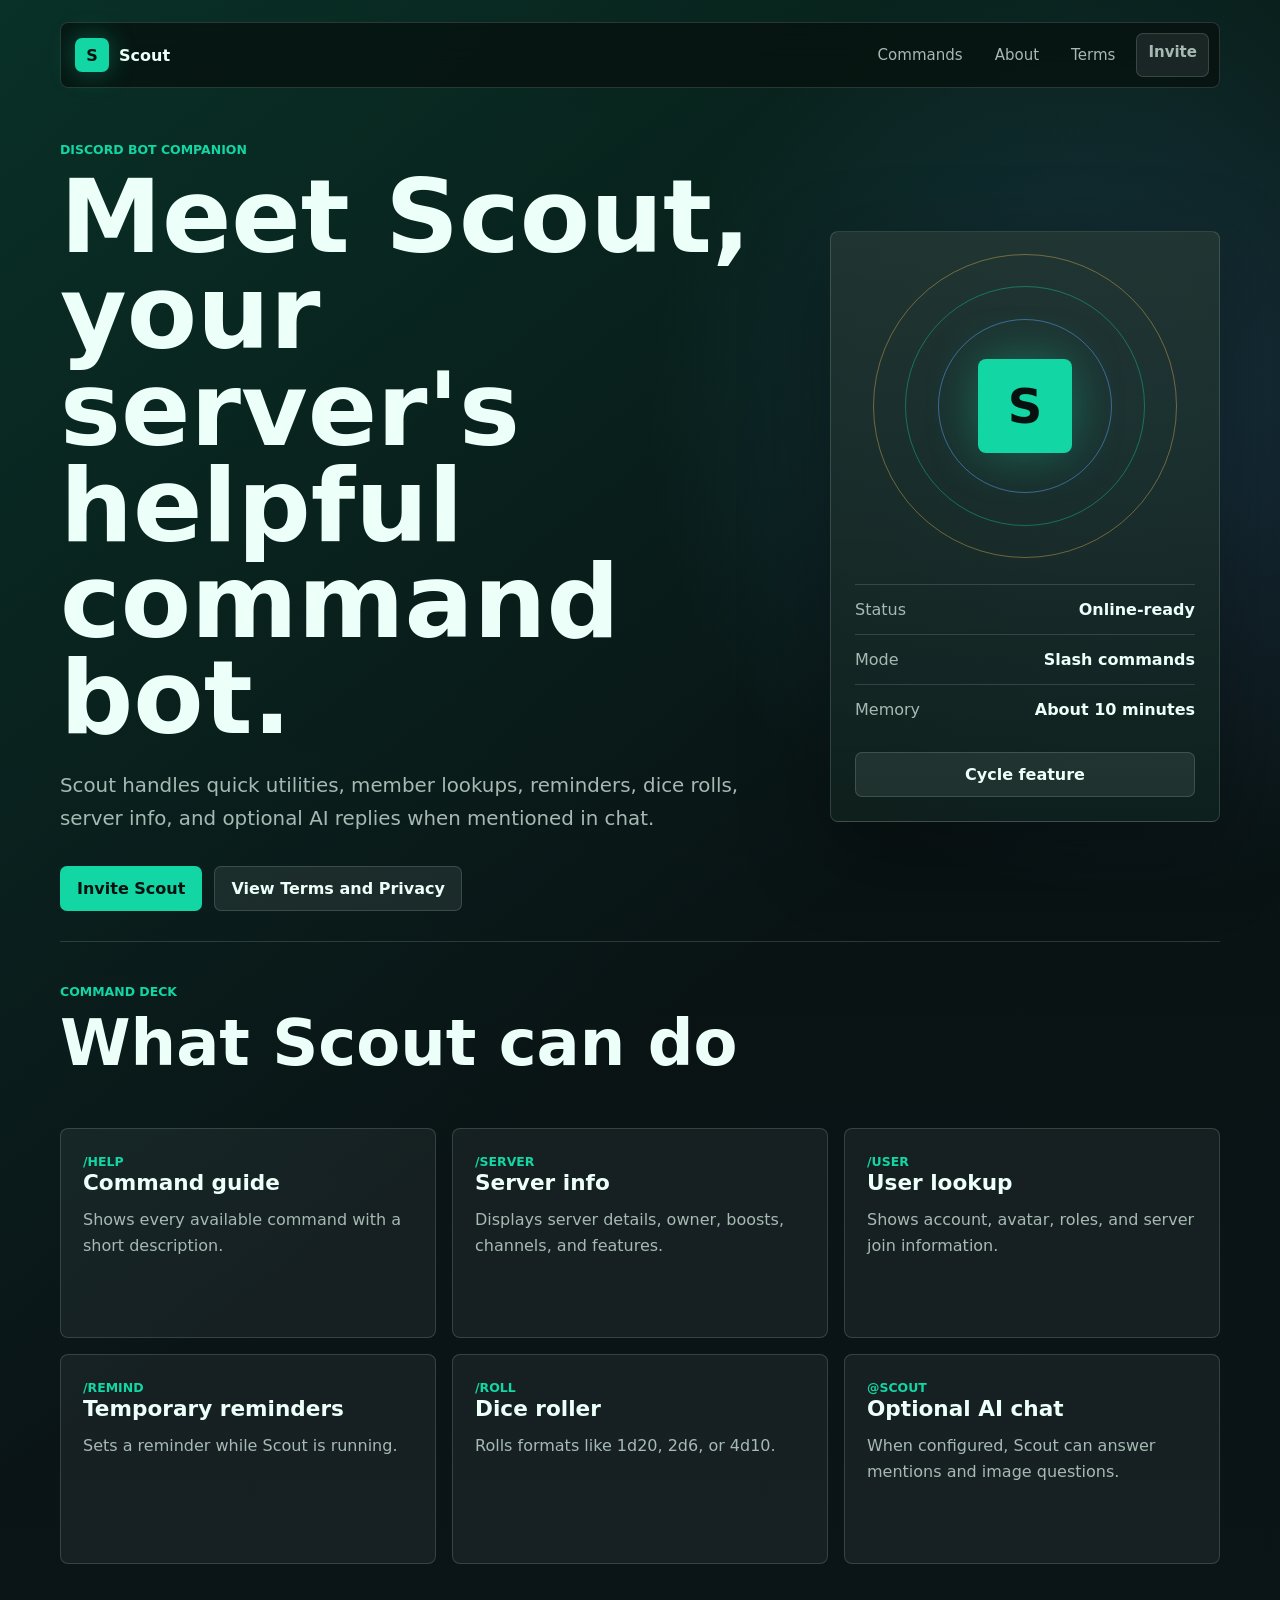
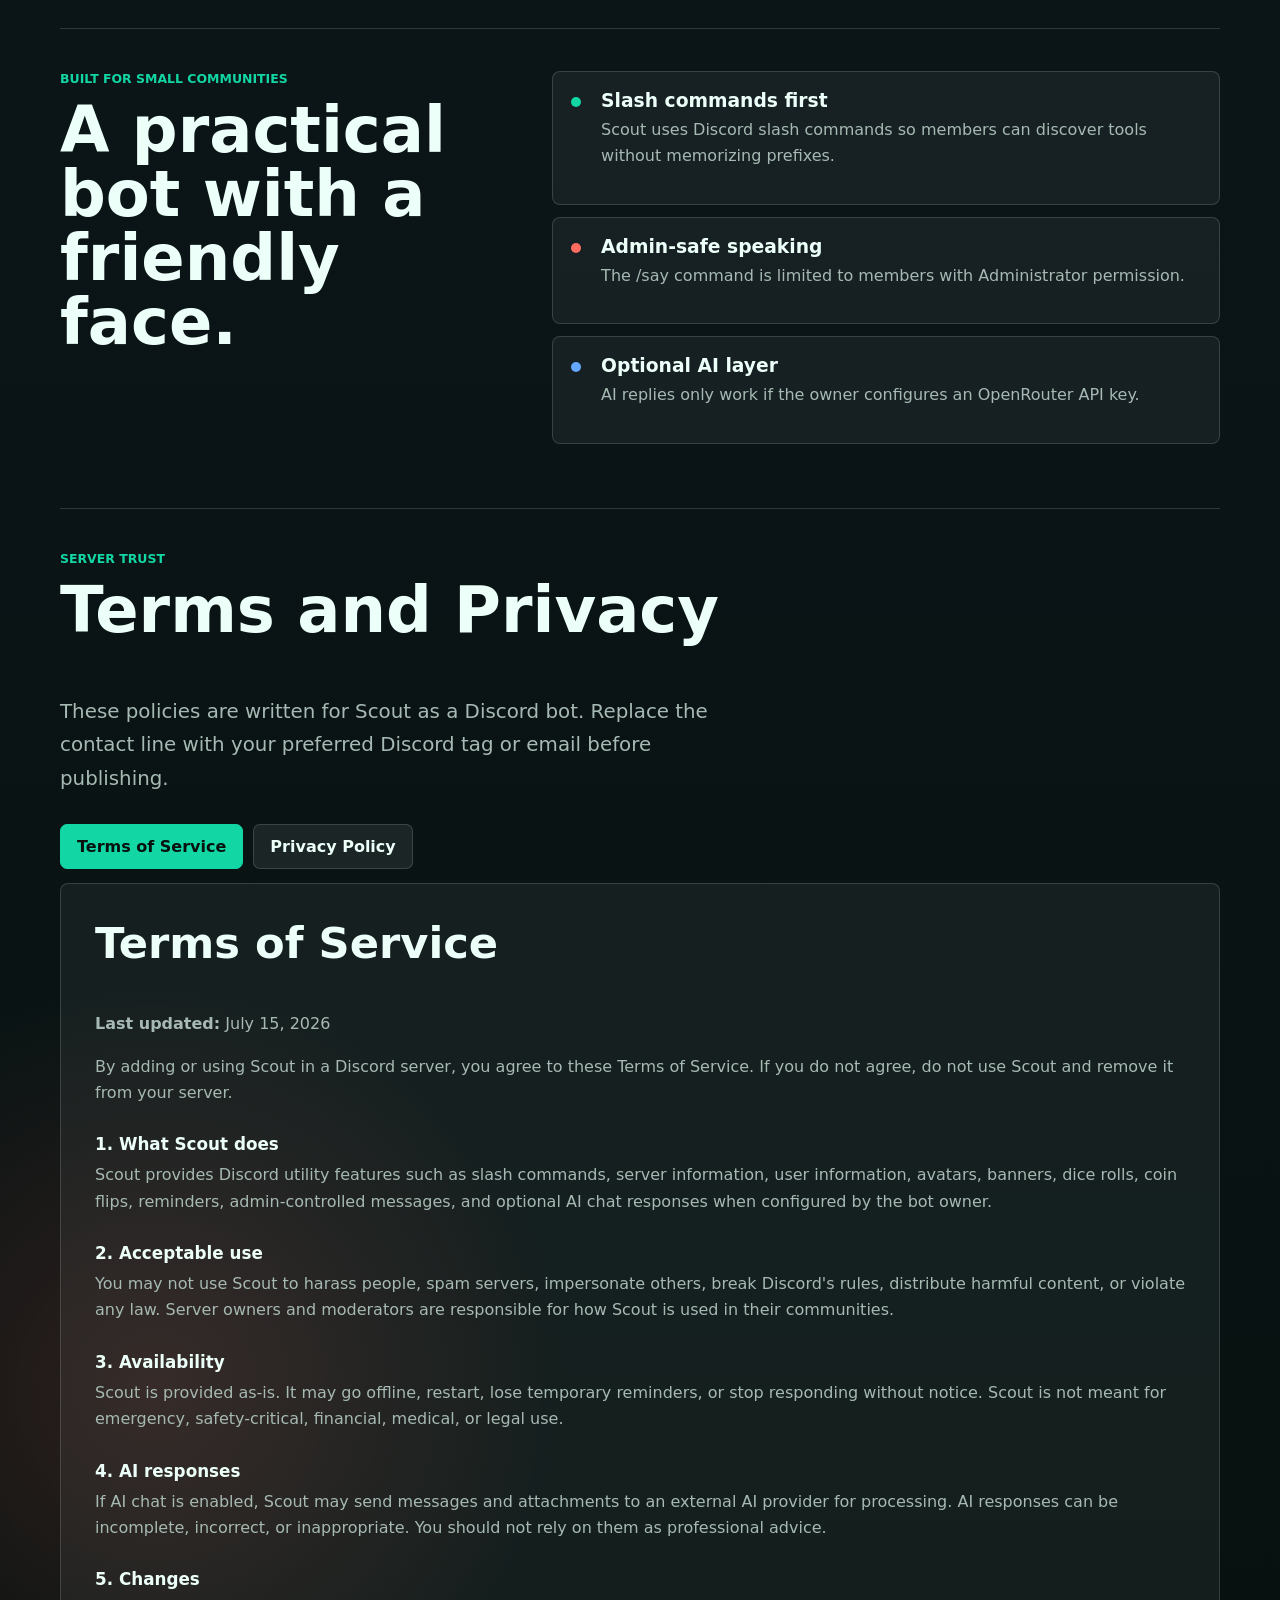
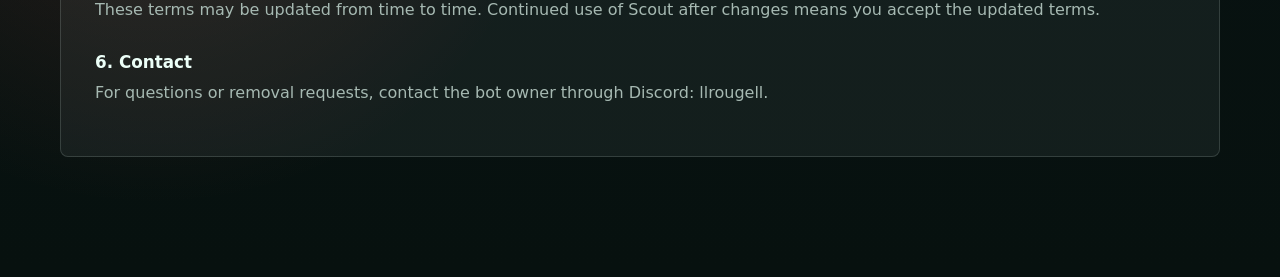
==== index.html @ 35b568d7 "Add files via upload" ====
<!doctype html>
<html lang="en">
  <head>
    <meta charset="utf-8" />
    <meta name="viewport" content="width=device-width, initial-scale=1" />
    <title>Scout Discord Bot</title>
    <meta
      name="description"
      content="Scout is a Discord bot for slash commands, reminders, server info, user lookups, and optional AI chat."
    />
    <meta property="og:title" content="Scout Discord Bot" />
    <meta
      property="og:description"
      content="Commands, reminders, server tools, and optional AI chat for your Discord server."
    />
    <meta property="og:type" content="website" />
    <meta name="theme-color" content="#12d6a3" />
    <link rel="stylesheet" href="styles.css" />
  </head>
  <body>
    <main class="shell">
      <nav class="topbar" aria-label="Main navigation">
        <a class="brand" href="#home" aria-label="Scout home">
          <span class="brand-mark" aria-hidden="true">S</span>
          <span>Scout</span>
        </a>
        <div class="nav-actions">
          <a href="#commands">Commands</a>
          <a href="#about">About</a>
          <a href="#legal">Terms</a>
          <a class="button ghost" href="https://discord.com/oauth2/authorize?client_id=1526777044581486622&amp;permissions=8&amp;integration_type=0&amp;scope=applications.commands+bot" target="_blank" rel="noreferrer">
            Invite
          </a>
        </div>
      </nav>

      <section id="home" class="hero">
        <div class="hero-copy">
          <p class="eyebrow">Discord bot companion</p>
          <h1>Meet Scout, your server's helpful command bot.</h1>
          <p class="lede">
            Scout handles quick utilities, member lookups, reminders, dice rolls,
            server info, and optional AI replies when mentioned in chat.
          </p>
          <div class="hero-actions">
            <a class="button primary" href="https://discord.com/oauth2/authorize?client_id=1526777044581486622&amp;permissions=8&amp;integration_type=0&amp;scope=applications.commands+bot" target="_blank" rel="noreferrer">
              Invite Scout
            </a>
            <a class="button secondary" href="#legal">View Terms and Privacy</a>
          </div>
        </div>

        <aside class="bot-panel" aria-label="Scout bot snapshot">
          <div class="bot-orbit" aria-hidden="true">
            <span class="bot-core">S</span>
            <span class="orbit one"></span>
            <span class="orbit two"></span>
            <span class="orbit three"></span>
          </div>
          <div class="panel-row">
            <span>Status</span>
            <strong>Online-ready</strong>
          </div>
          <div class="panel-row">
            <span>Mode</span>
            <strong id="moodLabel">Slash commands</strong>
          </div>
          <div class="panel-row">
            <span>Memory</span>
            <strong>About 10 minutes</strong>
          </div>
          <button class="full-button" id="shuffleMood" type="button">Cycle feature</button>
        </aside>
      </section>

      <section id="commands" class="section-block">
        <div class="section-heading">
          <p class="eyebrow">Command deck</p>
          <h2>What Scout can do</h2>
        </div>
        <div class="command-grid">
          <article>
            <span>/help</span>
            <h3>Command guide</h3>
            <p>Shows every available command with a short description.</p>
          </article>
          <article>
            <span>/server</span>
            <h3>Server info</h3>
            <p>Displays server details, owner, boosts, channels, and features.</p>
          </article>
          <article>
            <span>/user</span>
            <h3>User lookup</h3>
            <p>Shows account, avatar, roles, and server join information.</p>
          </article>
          <article>
            <span>/remind</span>
            <h3>Temporary reminders</h3>
            <p>Sets a reminder while Scout is running.</p>
          </article>
          <article>
            <span>/roll</span>
            <h3>Dice roller</h3>
            <p>Rolls formats like 1d20, 2d6, or 4d10.</p>
          </article>
          <article>
            <span>@Scout</span>
            <h3>Optional AI chat</h3>
            <p>When configured, Scout can answer mentions and image questions.</p>
          </article>
        </div>
      </section>

      <section id="about" class="about-section">
        <div>
          <p class="eyebrow">Built for small communities</p>
          <h2>A practical bot with a friendly face.</h2>
        </div>
        <div class="status-list">
          <article>
            <span class="dot live"></span>
            <div>
              <h3>Slash commands first</h3>
              <p>Scout uses Discord slash commands so members can discover tools without memorizing prefixes.</p>
            </div>
          </article>
          <article>
            <span class="dot warm"></span>
            <div>
              <h3>Admin-safe speaking</h3>
              <p>The /say command is limited to members with Administrator permission.</p>
            </div>
          </article>
          <article>
            <span class="dot cool"></span>
            <div>
              <h3>Optional AI layer</h3>
              <p>AI replies only work if the owner configures an OpenRouter API key.</p>
            </div>
          </article>
        </div>
      </section>

      <section id="legal" class="legal-section">
        <div class="section-heading">
          <p class="eyebrow">Server trust</p>
          <h2>Terms and Privacy</h2>
          <p class="section-copy">
            These policies are written for Scout as a Discord bot. Replace the contact line
            with your preferred Discord tag or email before publishing.
          </p>
        </div>

        <div class="tabs" role="tablist" aria-label="Legal documents">
          <button class="tab active" id="terms-tab" type="button" role="tab" aria-selected="true" aria-controls="terms-panel">
            Terms of Service
          </button>
          <button class="tab" id="privacy-tab" type="button" role="tab" aria-selected="false" aria-controls="privacy-panel">
            Privacy Policy
          </button>
        </div>

        <article class="policy-panel active" id="terms-panel" role="tabpanel" aria-labelledby="terms-tab">
          <h3>Terms of Service</h3>
          <p><strong>Last updated:</strong> July 15, 2026</p>
          <p>
            By adding or using Scout in a Discord server, you agree to these Terms of Service.
            If you do not agree, do not use Scout and remove it from your server.
          </p>
          <h4>1. What Scout does</h4>
          <p>
            Scout provides Discord utility features such as slash commands, server information,
            user information, avatars, banners, dice rolls, coin flips, reminders, admin-controlled
            messages, and optional AI chat responses when configured by the bot owner.
          </p>
          <h4>2. Acceptable use</h4>
          <p>
            You may not use Scout to harass people, spam servers, impersonate others, break Discord's
            rules, distribute harmful content, or violate any law. Server owners and moderators are
            responsible for how Scout is used in their communities.
          </p>
          <h4>3. Availability</h4>
          <p>
            Scout is provided as-is. It may go offline, restart, lose temporary reminders, or stop
            responding without notice. Scout is not meant for emergency, safety-critical, financial,
            medical, or legal use.
          </p>
          <h4>4. AI responses</h4>
          <p>
            If AI chat is enabled, Scout may send messages and attachments to an external AI provider
            for processing. AI responses can be incomplete, incorrect, or inappropriate. You should not
            rely on them as professional advice.
          </p>
          <h4>5. Changes</h4>
          <p>
            These terms may be updated from time to time. Continued use of Scout after changes means
            you accept the updated terms.
          </p>
          <h4>6. Contact</h4>
          <p>
            For questions or removal requests, contact the bot owner through Discord: llrougell.
          </p>
        </article>

        <article class="policy-panel" id="privacy-panel" role="tabpanel" aria-labelledby="privacy-tab" hidden>
          <h3>Privacy Policy</h3>
          <p><strong>Last updated:</strong> July 15, 2026</p>
          <p>
            This Privacy Policy explains what Scout may process when it is used in a Discord server.
          </p>
          <h4>1. Information Scout may process</h4>
          <p>
            Scout may process Discord user IDs, usernames, display names, server IDs, channel IDs,
            command inputs, message content that mentions Scout, image attachment URLs sent with a
            Scout mention, and temporary reminder text.
          </p>
          <h4>2. How information is used</h4>
          <p>
            Scout uses this information to respond to commands, display Discord account or server
            information, send reminders, continue short follow-up conversations, and provide optional
            AI responses when that feature is enabled.
          </p>
          <h4>3. Temporary memory</h4>
          <p>
            Scout keeps recent chat context in memory for about 10 minutes per user and channel while
            the bot is running. This memory is temporary and is cleared when it expires or when the bot
            restarts.
          </p>
          <h4>4. Third-party services</h4>
          <p>
            Scout runs on Discord and depends on Discord's platform. If AI chat is enabled, prompts,
            recent conversation context, and image attachment URLs may be sent to OpenRouter or the
            configured AI provider so Scout can generate a reply.
          </p>
          <h4>5. Data storage</h4>
          <p>
            This version of Scout does not include a database. It may log technical errors in the bot
            console for troubleshooting. Do not send private or sensitive information to Scout.
          </p>
          <h4>6. Your choices</h4>
          <p>
            You can stop a conversation by mentioning Scout and saying stop, end, done, cancel,
            never mind, or goodbye. Server administrators can remove Scout from a server at any time.
          </p>
          <h4>7. Contact</h4>
          <p>
            For privacy questions or removal requests, contact the bot owner through Discord: llrougell.
          </p>
        </article>
      </section>
    </main>

    <div class="toast" id="toast" role="status" aria-live="polite">Copied</div>
    <script src="app.js"></script>
  </body>
</html>
---- styles.css ----
:root {
  color-scheme: dark;
  --bg: #07110f;
  --ink: #ecfff8;
  --muted: #a6b9b2;
  --line: rgba(236, 255, 248, 0.15);
  --panel: rgba(16, 35, 31, 0.78);
  --panel-strong: rgba(20, 50, 43, 0.94);
  --mint: #12d6a3;
  --coral: #ff6b5f;
  --gold: #f7c65f;
  --blue: #63a7ff;
  font-family:
    Inter, ui-sans-serif, system-ui, -apple-system, BlinkMacSystemFont, "Segoe UI",
    sans-serif;
}

* {
  box-sizing: border-box;
}

html {
  scroll-behavior: smooth;
}

body {
  min-height: 100vh;
  margin: 0;
  color: var(--ink);
  background:
    linear-gradient(145deg, rgba(18, 214, 163, 0.16), transparent 34%),
    radial-gradient(circle at 88% 12%, rgba(99, 167, 255, 0.18), transparent 30rem),
    radial-gradient(circle at 12% 86%, rgba(255, 107, 95, 0.15), transparent 26rem),
    linear-gradient(180deg, #07110f 0%, #0b1518 48%, #07110f 100%);
}

a {
  color: inherit;
  text-decoration: none;
}

button {
  font: inherit;
}

.shell {
  width: min(1160px, calc(100% - 32px));
  margin: 0 auto;
  padding: 22px 0 56px;
}

.topbar {
  position: sticky;
  top: 14px;
  z-index: 5;
  display: flex;
  align-items: center;
  justify-content: space-between;
  gap: 20px;
  padding: 10px 10px 10px 14px;
  border: 1px solid var(--line);
  border-radius: 8px;
  background: rgba(7, 17, 15, 0.78);
  backdrop-filter: blur(18px);
}

.brand,
.nav-actions {
  display: flex;
  align-items: center;
  gap: 10px;
}

.brand {
  min-width: 0;
  font-weight: 800;
}

.brand-mark {
  display: grid;
  width: 34px;
  height: 34px;
  place-items: center;
  border: 1px solid rgba(18, 214, 163, 0.45);
  border-radius: 7px;
  color: #07110f;
  background: var(--mint);
  box-shadow: 0 0 26px rgba(18, 214, 163, 0.35);
}

.nav-actions a {
  border-radius: 7px;
  padding: 9px 11px;
  color: var(--muted);
  font-size: 0.94rem;
}

.nav-actions a:hover,
.nav-actions a:focus-visible {
  color: var(--ink);
  background: rgba(236, 255, 248, 0.07);
}

.hero {
  display: grid;
  grid-template-columns: minmax(0, 1fr) 390px;
  gap: 34px;
  min-height: calc(100vh - 120px);
  align-items: center;
  padding: 54px 0 30px;
}

.eyebrow,
.command-grid span {
  margin: 0 0 12px;
  color: var(--mint);
  font-size: 0.78rem;
  font-weight: 800;
  letter-spacing: 0;
  text-transform: uppercase;
}

h1,
h2,
h3,
h4,
p {
  margin-top: 0;
}

h1 {
  max-width: 850px;
  margin-bottom: 22px;
  font-size: clamp(3rem, 8vw, 6.8rem);
  line-height: 0.94;
  letter-spacing: 0;
}

h2 {
  font-size: clamp(2.1rem, 5vw, 4.2rem);
  line-height: 1;
  letter-spacing: 0;
}

.lede,
.section-copy {
  max-width: 680px;
  color: var(--muted);
  font-size: clamp(1.05rem, 2vw, 1.24rem);
  line-height: 1.7;
}

.hero-actions {
  display: flex;
  flex-wrap: wrap;
  gap: 12px;
  margin-top: 30px;
}

.button,
.full-button,
.tab {
  min-height: 44px;
  border: 1px solid transparent;
  border-radius: 7px;
  padding: 12px 16px;
  cursor: pointer;
  font-weight: 800;
  transition:
    transform 180ms ease,
    border-color 180ms ease,
    background 180ms ease;
}

.button:hover,
.full-button:hover,
.tab:hover {
  transform: translateY(-2px);
}

.primary {
  color: #07110f;
  background: var(--mint);
}

.secondary,
.ghost,
.full-button,
.tab {
  color: var(--ink);
  border-color: var(--line);
  background: rgba(236, 255, 248, 0.08);
}

.bot-panel {
  position: relative;
  overflow: hidden;
  min-height: 520px;
  padding: 24px;
  border: 1px solid var(--line);
  border-radius: 8px;
  background:
    linear-gradient(180deg, rgba(236, 255, 248, 0.08), transparent),
    var(--panel);
  box-shadow: 0 28px 90px rgba(0, 0, 0, 0.32);
}

.bot-orbit {
  position: relative;
  display: grid;
  min-height: 300px;
  place-items: center;
  margin-bottom: 28px;
}

.bot-core {
  position: relative;
  z-index: 2;
  display: grid;
  width: 94px;
  height: 94px;
  place-items: center;
  border: 1px solid rgba(18, 214, 163, 0.75);
  border-radius: 8px;
  color: #07110f;
  background: var(--mint);
  font-size: 3rem;
  font-weight: 900;
  box-shadow: 0 0 48px rgba(18, 214, 163, 0.35);
}

.orbit {
  position: absolute;
  width: 240px;
  aspect-ratio: 1;
  border: 1px solid rgba(18, 214, 163, 0.4);
  border-radius: 50%;
  animation: pulse 3.8s ease-in-out infinite;
}

.orbit.two {
  width: 174px;
  border-color: rgba(99, 167, 255, 0.48);
  animation-delay: -1s;
}

.orbit.three {
  width: 304px;
  border-color: rgba(247, 198, 95, 0.38);
  animation-delay: -2s;
}

@keyframes pulse {
  50% {
    transform: scale(1.12);
    opacity: 0.52;
  }
}

.panel-row {
  display: flex;
  justify-content: space-between;
  gap: 16px;
  padding: 15px 0;
  border-top: 1px solid var(--line);
  color: var(--muted);
}

.panel-row strong {
  color: var(--ink);
  text-align: right;
}

.full-button {
  width: 100%;
  margin-top: 18px;
}

.section-block,
.legal-section {
  padding: 42px 0 64px;
  border-top: 1px solid var(--line);
}

.section-heading {
  margin-bottom: 24px;
}

.command-grid {
  display: grid;
  grid-template-columns: repeat(3, minmax(0, 1fr));
  gap: 16px;
}

.command-grid article,
.status-list article,
.policy-panel {
  border: 1px solid var(--line);
  border-radius: 8px;
  background: rgba(236, 255, 248, 0.055);
}

.command-grid article {
  min-height: 210px;
  padding: 22px;
  transition:
    transform 180ms ease,
    border-color 180ms ease,
    background 180ms ease;
}

.command-grid article:hover {
  transform: translateY(-4px);
  border-color: rgba(18, 214, 163, 0.52);
  background: var(--panel-strong);
}

.command-grid h3 {
  margin-bottom: 12px;
  font-size: 1.35rem;
}

.command-grid p,
.status-list p,
.policy-panel p {
  color: var(--muted);
  line-height: 1.65;
}

.about-section {
  display: grid;
  grid-template-columns: 0.82fr 1.18fr;
  gap: 28px;
  padding: 42px 0 64px;
  border-top: 1px solid var(--line);
}

.status-list {
  display: grid;
  gap: 12px;
}

.status-list article {
  display: grid;
  grid-template-columns: 16px 1fr;
  gap: 14px;
  padding: 18px;
}

.status-list h3 {
  margin-bottom: 6px;
}

.dot {
  width: 10px;
  height: 10px;
  margin-top: 7px;
  border-radius: 50%;
}

.live {
  background: var(--mint);
}

.warm {
  background: var(--coral);
}

.cool {
  background: var(--blue);
}

.tabs {
  display: flex;
  flex-wrap: wrap;
  gap: 10px;
  margin: 28px 0 14px;
}

.tab.active {
  color: #07110f;
  border-color: var(--mint);
  background: var(--mint);
}

.policy-panel {
  display: none;
  padding: clamp(20px, 4vw, 34px);
}

.policy-panel.active {
  display: block;
}

.policy-panel h3 {
  font-size: clamp(1.8rem, 4vw, 2.7rem);
}

.policy-panel h4 {
  margin: 28px 0 8px;
  color: var(--ink);
  font-size: 1.05rem;
}

.toast {
  position: fixed;
  right: 22px;
  bottom: 22px;
  padding: 12px 15px;
  border: 1px solid var(--line);
  border-radius: 7px;
  color: #07110f;
  background: var(--mint);
  font-weight: 800;
  opacity: 0;
  transform: translateY(16px);
  transition:
    opacity 180ms ease,
    transform 180ms ease;
}

.toast.show {
  opacity: 1;
  transform: translateY(0);
}

@media (max-width: 900px) {
  .topbar {
    position: static;
  }

  .nav-actions a:not(.button) {
    display: none;
  }

  .hero,
  .about-section {
    grid-template-columns: 1fr;
  }

  .hero {
    min-height: auto;
    padding-top: 44px;
  }

  .bot-panel {
    min-height: 420px;
  }

  .command-grid {
    grid-template-columns: repeat(2, minmax(0, 1fr));
  }
}

@media (max-width: 620px) {
  .shell {
    width: min(100% - 22px, 1160px);
    padding-top: 12px;
  }

  .brand span:last-child {
    max-width: 140px;
    overflow: hidden;
    text-overflow: ellipsis;
    white-space: nowrap;
  }

  .button,
  .tab {
    width: 100%;
    text-align: center;
  }

  .ghost {
    width: auto;
  }

  .command-grid {
    grid-template-columns: 1fr;
  }
}
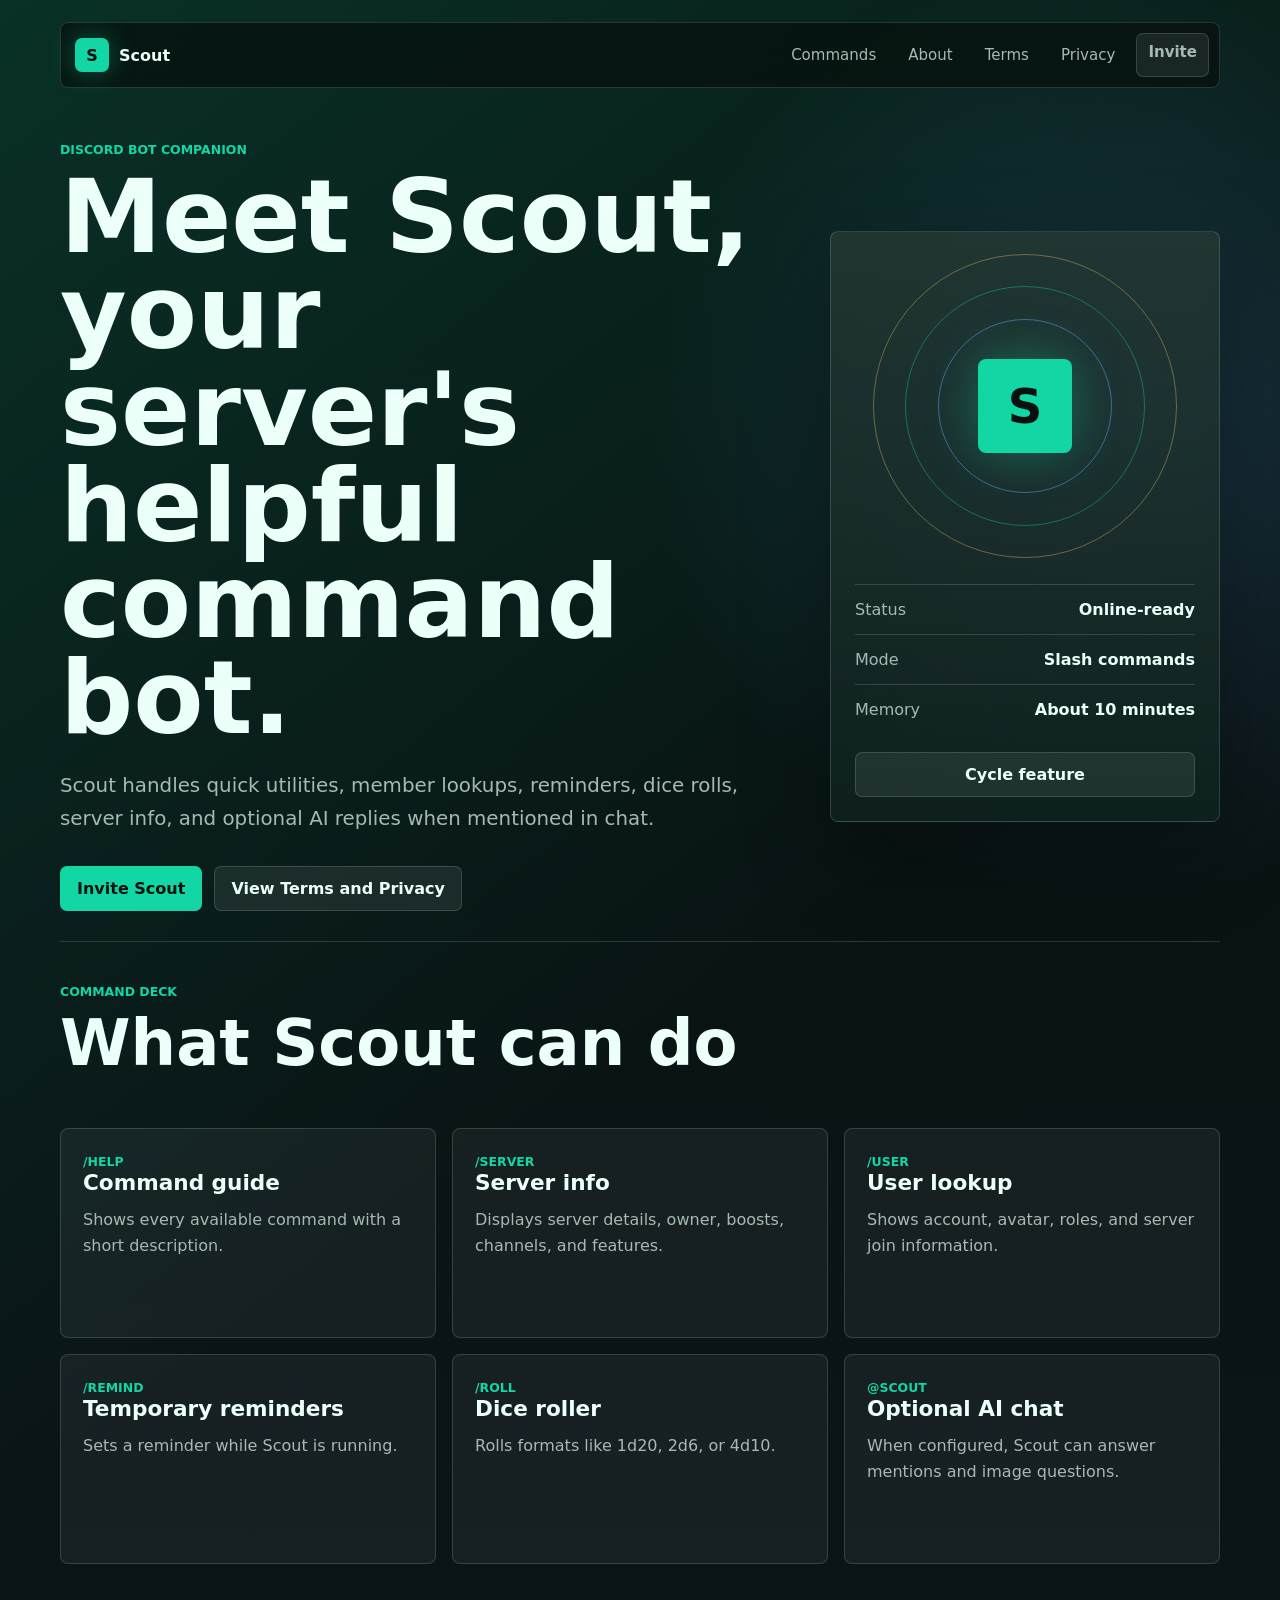
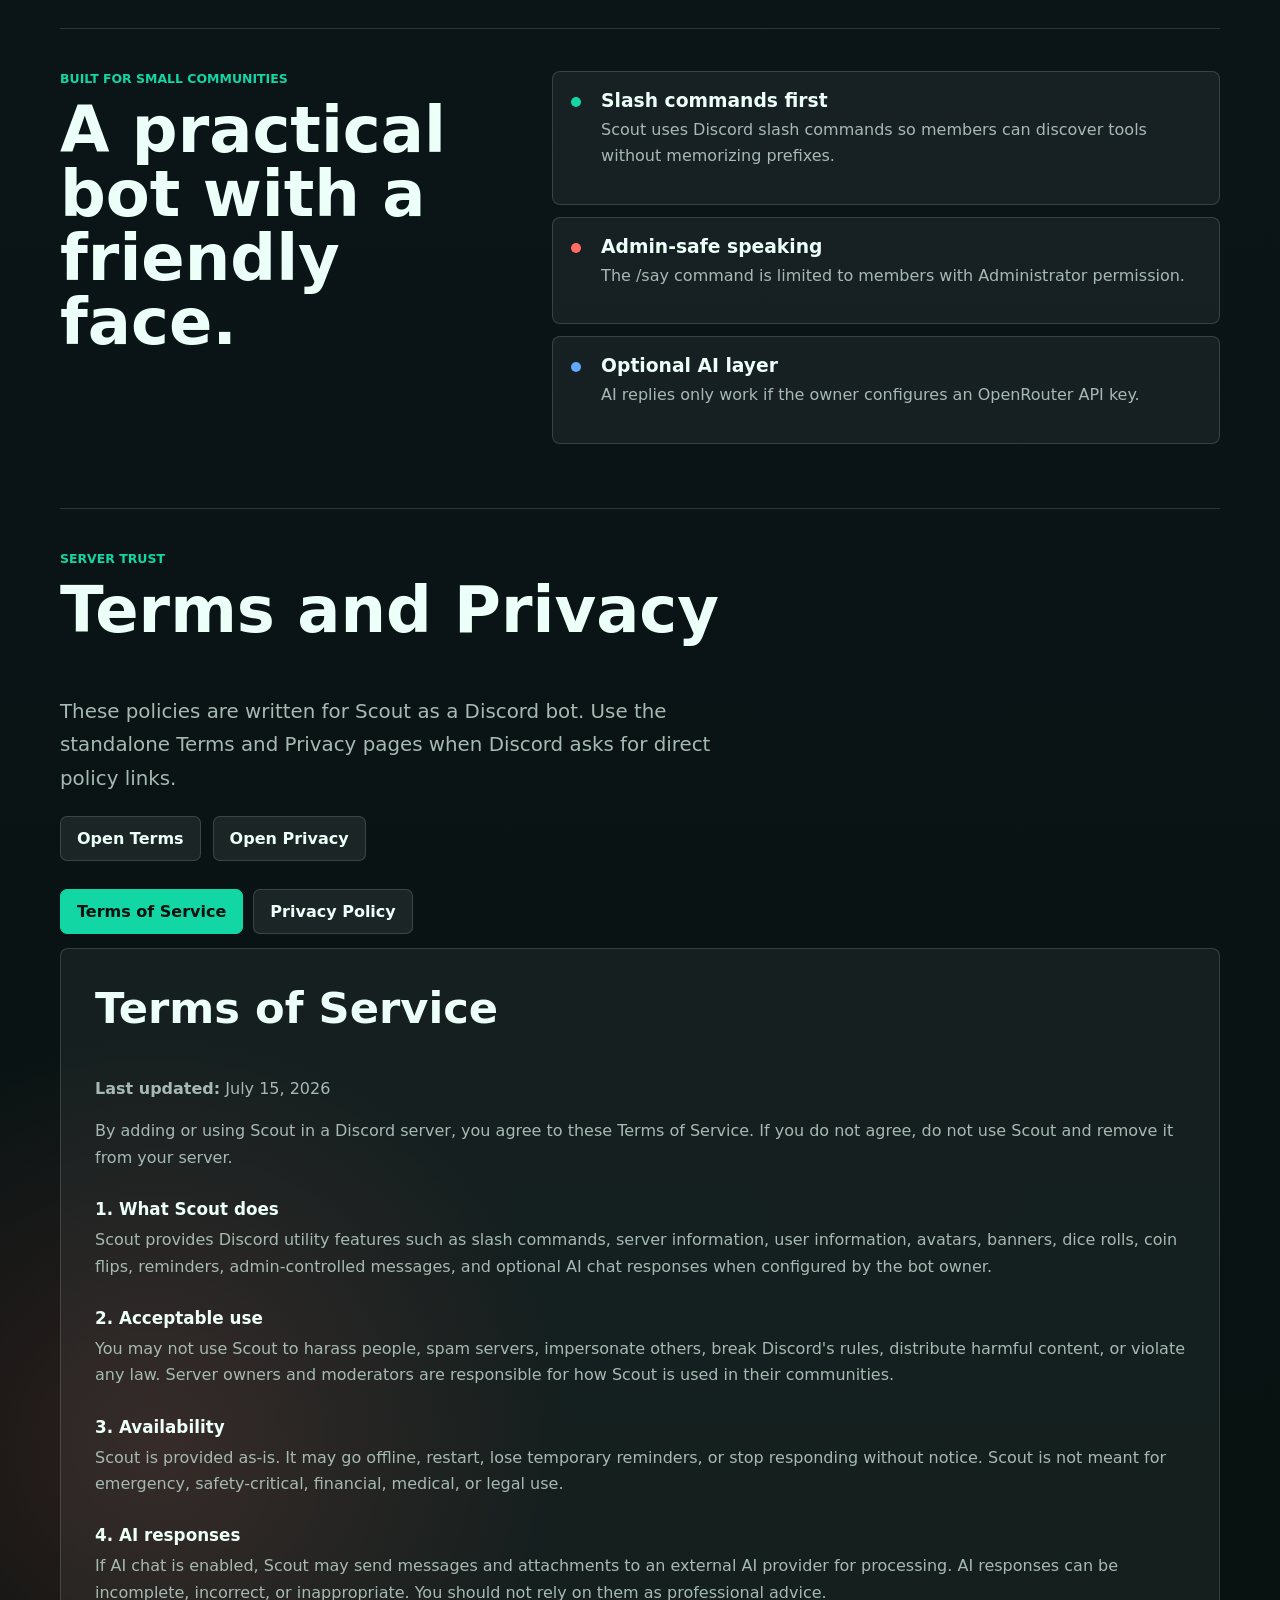
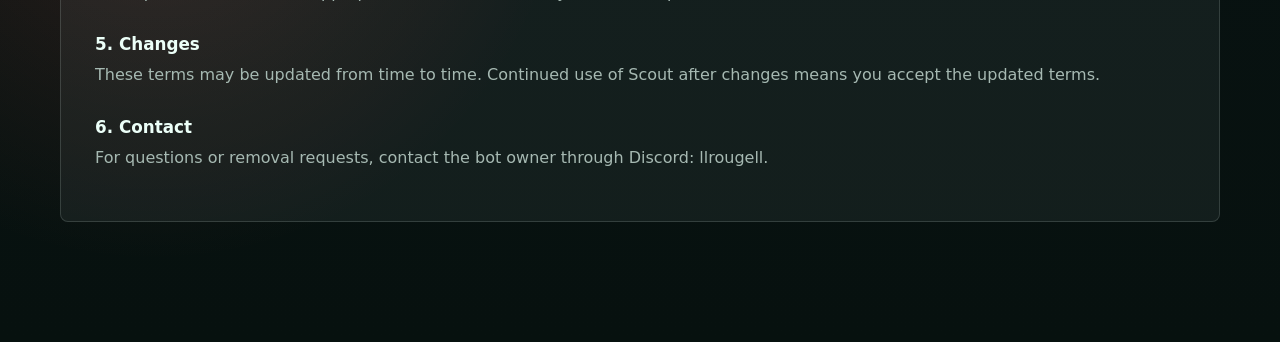
==== commit c8884dde: "Add files via upload" ====
--- a/index.html
+++ b/index.html
@@ -27,7 +27,8 @@
         <div class="nav-actions">
           <a href="#commands">Commands</a>
           <a href="#about">About</a>
-          <a href="#legal">Terms</a>
+          <a href="terms.html">Terms</a>
+          <a href="privacy.html">Privacy</a>
           <a class="button ghost" href="https://discord.com/oauth2/authorize?client_id=1526777044581486622&amp;permissions=8&amp;integration_type=0&amp;scope=applications.commands+bot" target="_blank" rel="noreferrer">
             Invite
           </a>
@@ -147,9 +148,13 @@
           <p class="eyebrow">Server trust</p>
           <h2>Terms and Privacy</h2>
           <p class="section-copy">
-            These policies are written for Scout as a Discord bot. Replace the contact line
-            with your preferred Discord tag or email before publishing.
-          </p>
+            These policies are written for Scout as a Discord bot. Use the standalone
+            Terms and Privacy pages when Discord asks for direct policy links.
+          </p>
+          <div class="legal-links">
+            <a class="button secondary" href="terms.html">Open Terms</a>
+            <a class="button secondary" href="privacy.html">Open Privacy</a>
+          </div>
         </div>
 
         <div class="tabs" role="tablist" aria-label="Legal documents">
--- a/styles.css
+++ b/styles.css
@@ -150,6 +150,13 @@
   line-height: 1.7;
 }
 
+.legal-links {
+  display: flex;
+  flex-wrap: wrap;
+  gap: 12px;
+  margin-top: 18px;
+}
+
 .hero-actions {
   display: flex;
   flex-wrap: wrap;
@@ -400,6 +407,15 @@
   margin: 28px 0 8px;
   color: var(--ink);
   font-size: 1.05rem;
+}
+
+.policy-page h1 {
+  margin-bottom: 14px;
+  font-size: clamp(3rem, 8vw, 6rem);
+}
+
+.standalone {
+  min-height: calc(100vh - 110px);
 }
 
 .toast {
@@ -471,6 +487,10 @@
     text-align: center;
   }
 
+  .legal-links {
+    display: grid;
+  }
+
   .ghost {
     width: auto;
   }
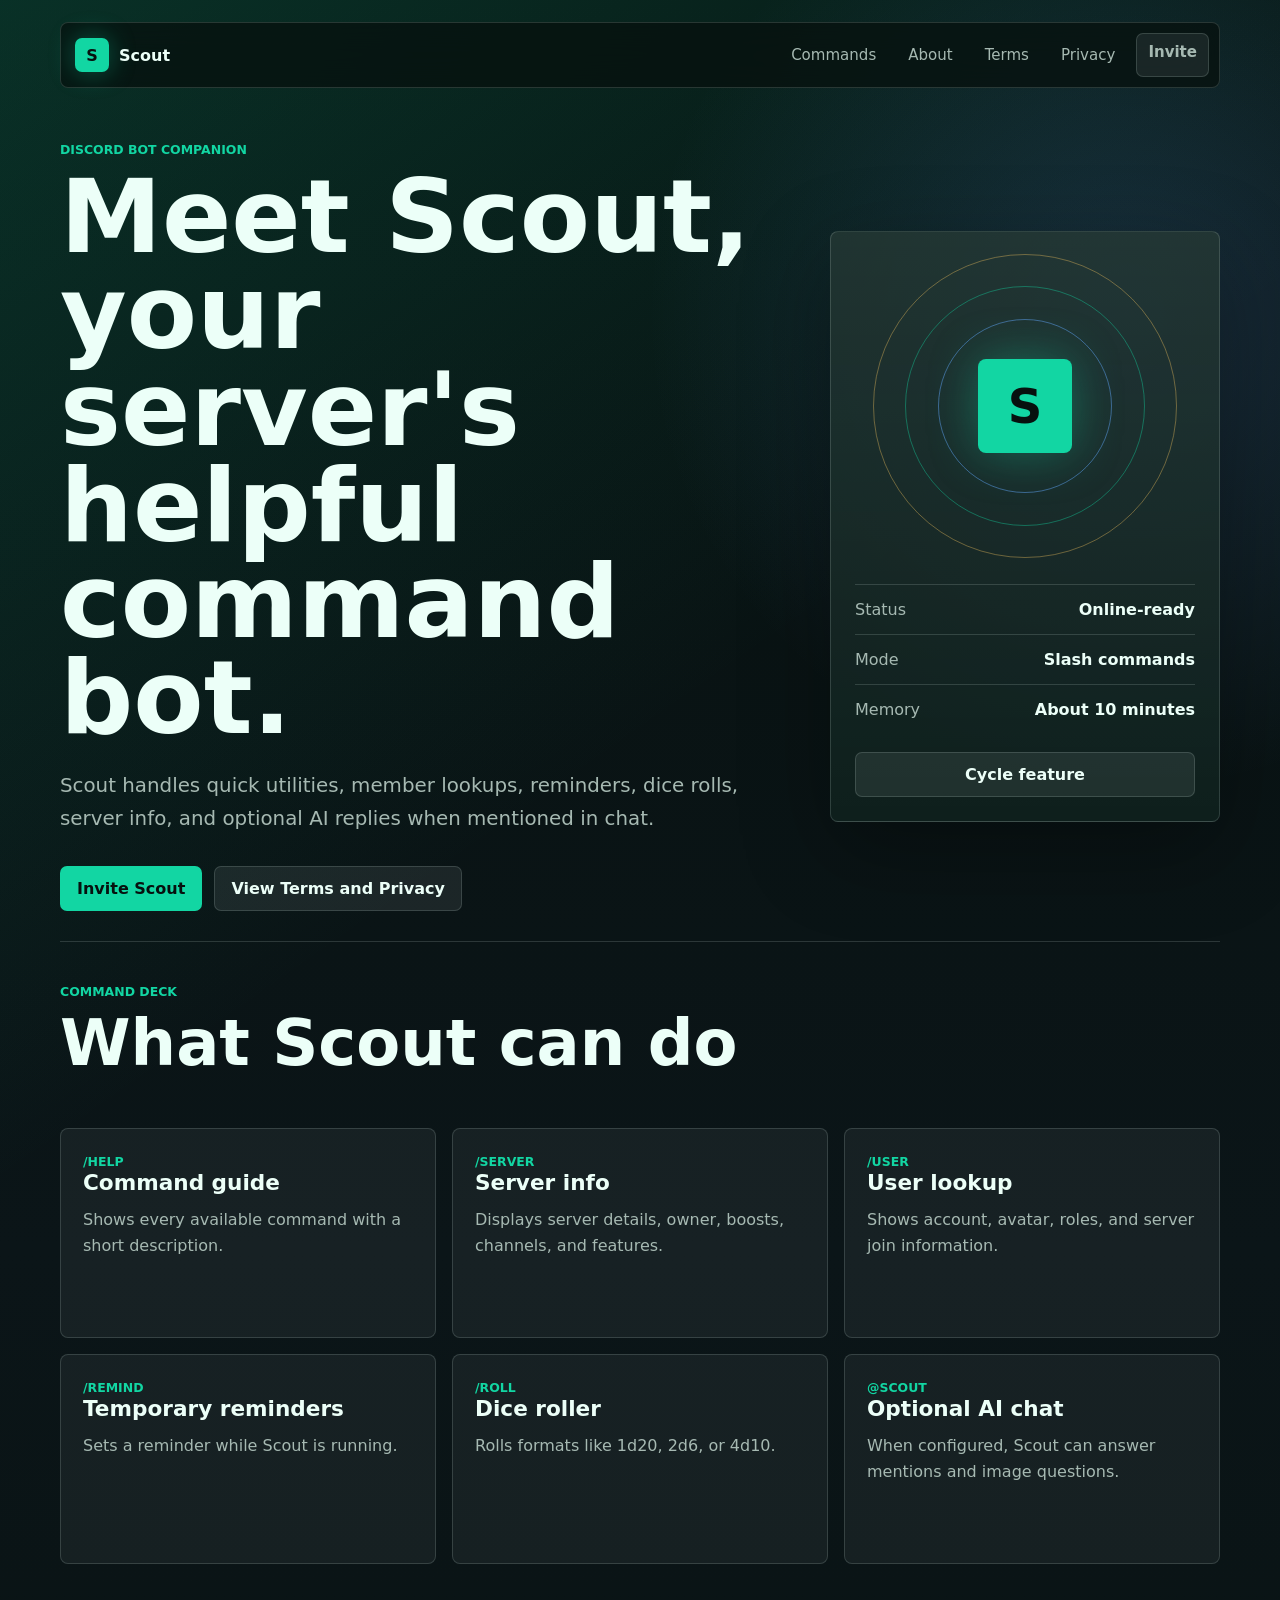
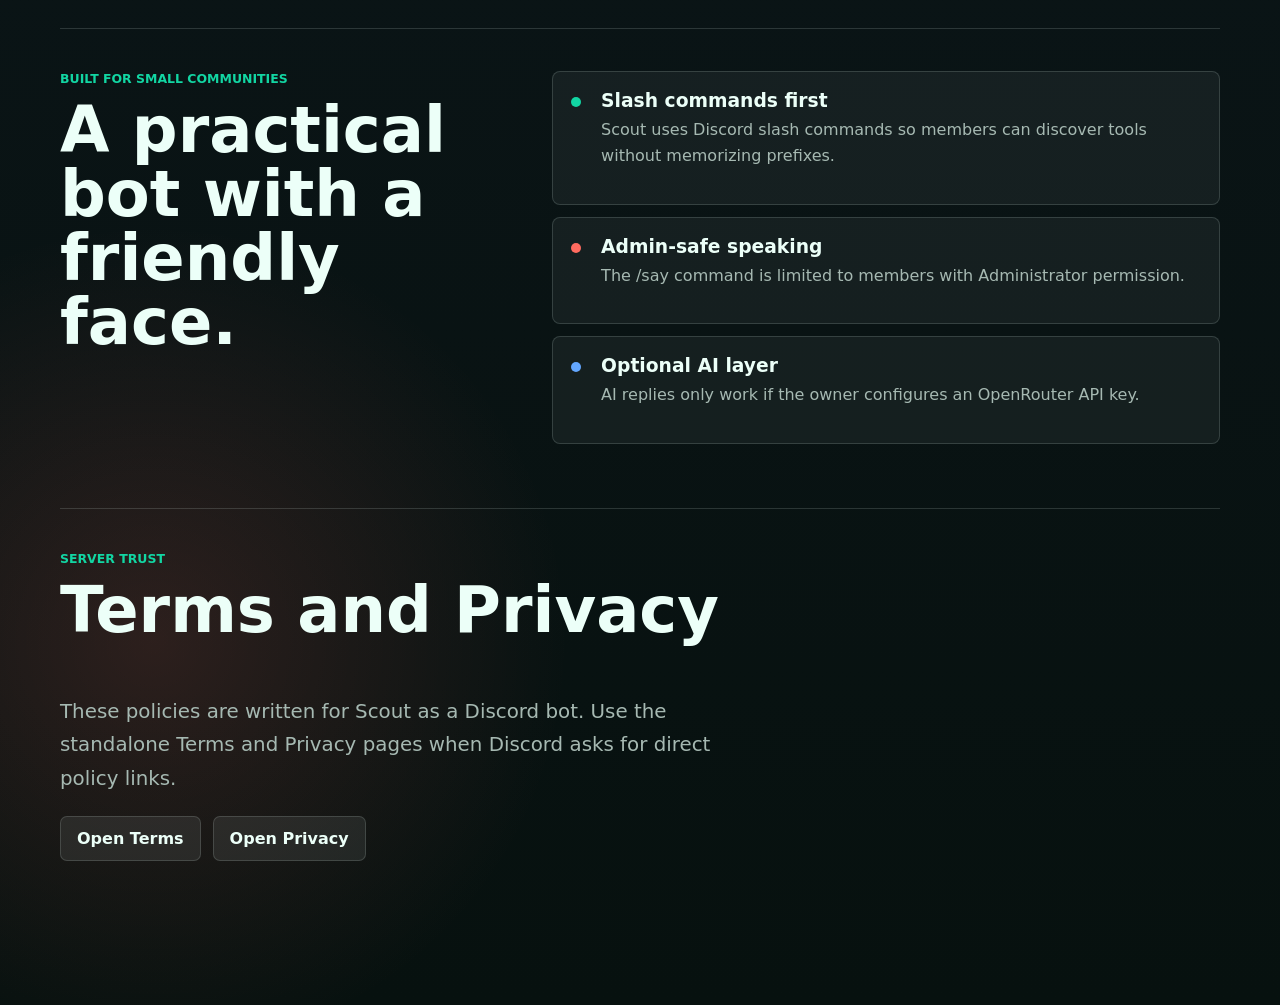
==== commit 09fe2301: "Add files via upload" ====
--- a/index.html
+++ b/index.html
@@ -157,102 +157,6 @@
           </div>
         </div>
 
-        <div class="tabs" role="tablist" aria-label="Legal documents">
-          <button class="tab active" id="terms-tab" type="button" role="tab" aria-selected="true" aria-controls="terms-panel">
-            Terms of Service
-          </button>
-          <button class="tab" id="privacy-tab" type="button" role="tab" aria-selected="false" aria-controls="privacy-panel">
-            Privacy Policy
-          </button>
-        </div>
-
-        <article class="policy-panel active" id="terms-panel" role="tabpanel" aria-labelledby="terms-tab">
-          <h3>Terms of Service</h3>
-          <p><strong>Last updated:</strong> July 15, 2026</p>
-          <p>
-            By adding or using Scout in a Discord server, you agree to these Terms of Service.
-            If you do not agree, do not use Scout and remove it from your server.
-          </p>
-          <h4>1. What Scout does</h4>
-          <p>
-            Scout provides Discord utility features such as slash commands, server information,
-            user information, avatars, banners, dice rolls, coin flips, reminders, admin-controlled
-            messages, and optional AI chat responses when configured by the bot owner.
-          </p>
-          <h4>2. Acceptable use</h4>
-          <p>
-            You may not use Scout to harass people, spam servers, impersonate others, break Discord's
-            rules, distribute harmful content, or violate any law. Server owners and moderators are
-            responsible for how Scout is used in their communities.
-          </p>
-          <h4>3. Availability</h4>
-          <p>
-            Scout is provided as-is. It may go offline, restart, lose temporary reminders, or stop
-            responding without notice. Scout is not meant for emergency, safety-critical, financial,
-            medical, or legal use.
-          </p>
-          <h4>4. AI responses</h4>
-          <p>
-            If AI chat is enabled, Scout may send messages and attachments to an external AI provider
-            for processing. AI responses can be incomplete, incorrect, or inappropriate. You should not
-            rely on them as professional advice.
-          </p>
-          <h4>5. Changes</h4>
-          <p>
-            These terms may be updated from time to time. Continued use of Scout after changes means
-            you accept the updated terms.
-          </p>
-          <h4>6. Contact</h4>
-          <p>
-            For questions or removal requests, contact the bot owner through Discord: llrougell.
-          </p>
-        </article>
-
-        <article class="policy-panel" id="privacy-panel" role="tabpanel" aria-labelledby="privacy-tab" hidden>
-          <h3>Privacy Policy</h3>
-          <p><strong>Last updated:</strong> July 15, 2026</p>
-          <p>
-            This Privacy Policy explains what Scout may process when it is used in a Discord server.
-          </p>
-          <h4>1. Information Scout may process</h4>
-          <p>
-            Scout may process Discord user IDs, usernames, display names, server IDs, channel IDs,
-            command inputs, message content that mentions Scout, image attachment URLs sent with a
-            Scout mention, and temporary reminder text.
-          </p>
-          <h4>2. How information is used</h4>
-          <p>
-            Scout uses this information to respond to commands, display Discord account or server
-            information, send reminders, continue short follow-up conversations, and provide optional
-            AI responses when that feature is enabled.
-          </p>
-          <h4>3. Temporary memory</h4>
-          <p>
-            Scout keeps recent chat context in memory for about 10 minutes per user and channel while
-            the bot is running. This memory is temporary and is cleared when it expires or when the bot
-            restarts.
-          </p>
-          <h4>4. Third-party services</h4>
-          <p>
-            Scout runs on Discord and depends on Discord's platform. If AI chat is enabled, prompts,
-            recent conversation context, and image attachment URLs may be sent to OpenRouter or the
-            configured AI provider so Scout can generate a reply.
-          </p>
-          <h4>5. Data storage</h4>
-          <p>
-            This version of Scout does not include a database. It may log technical errors in the bot
-            console for troubleshooting. Do not send private or sensitive information to Scout.
-          </p>
-          <h4>6. Your choices</h4>
-          <p>
-            You can stop a conversation by mentioning Scout and saying stop, end, done, cancel,
-            never mind, or goodbye. Server administrators can remove Scout from a server at any time.
-          </p>
-          <h4>7. Contact</h4>
-          <p>
-            For privacy questions or removal requests, contact the bot owner through Discord: llrougell.
-          </p>
-        </article>
       </section>
     </main>
 
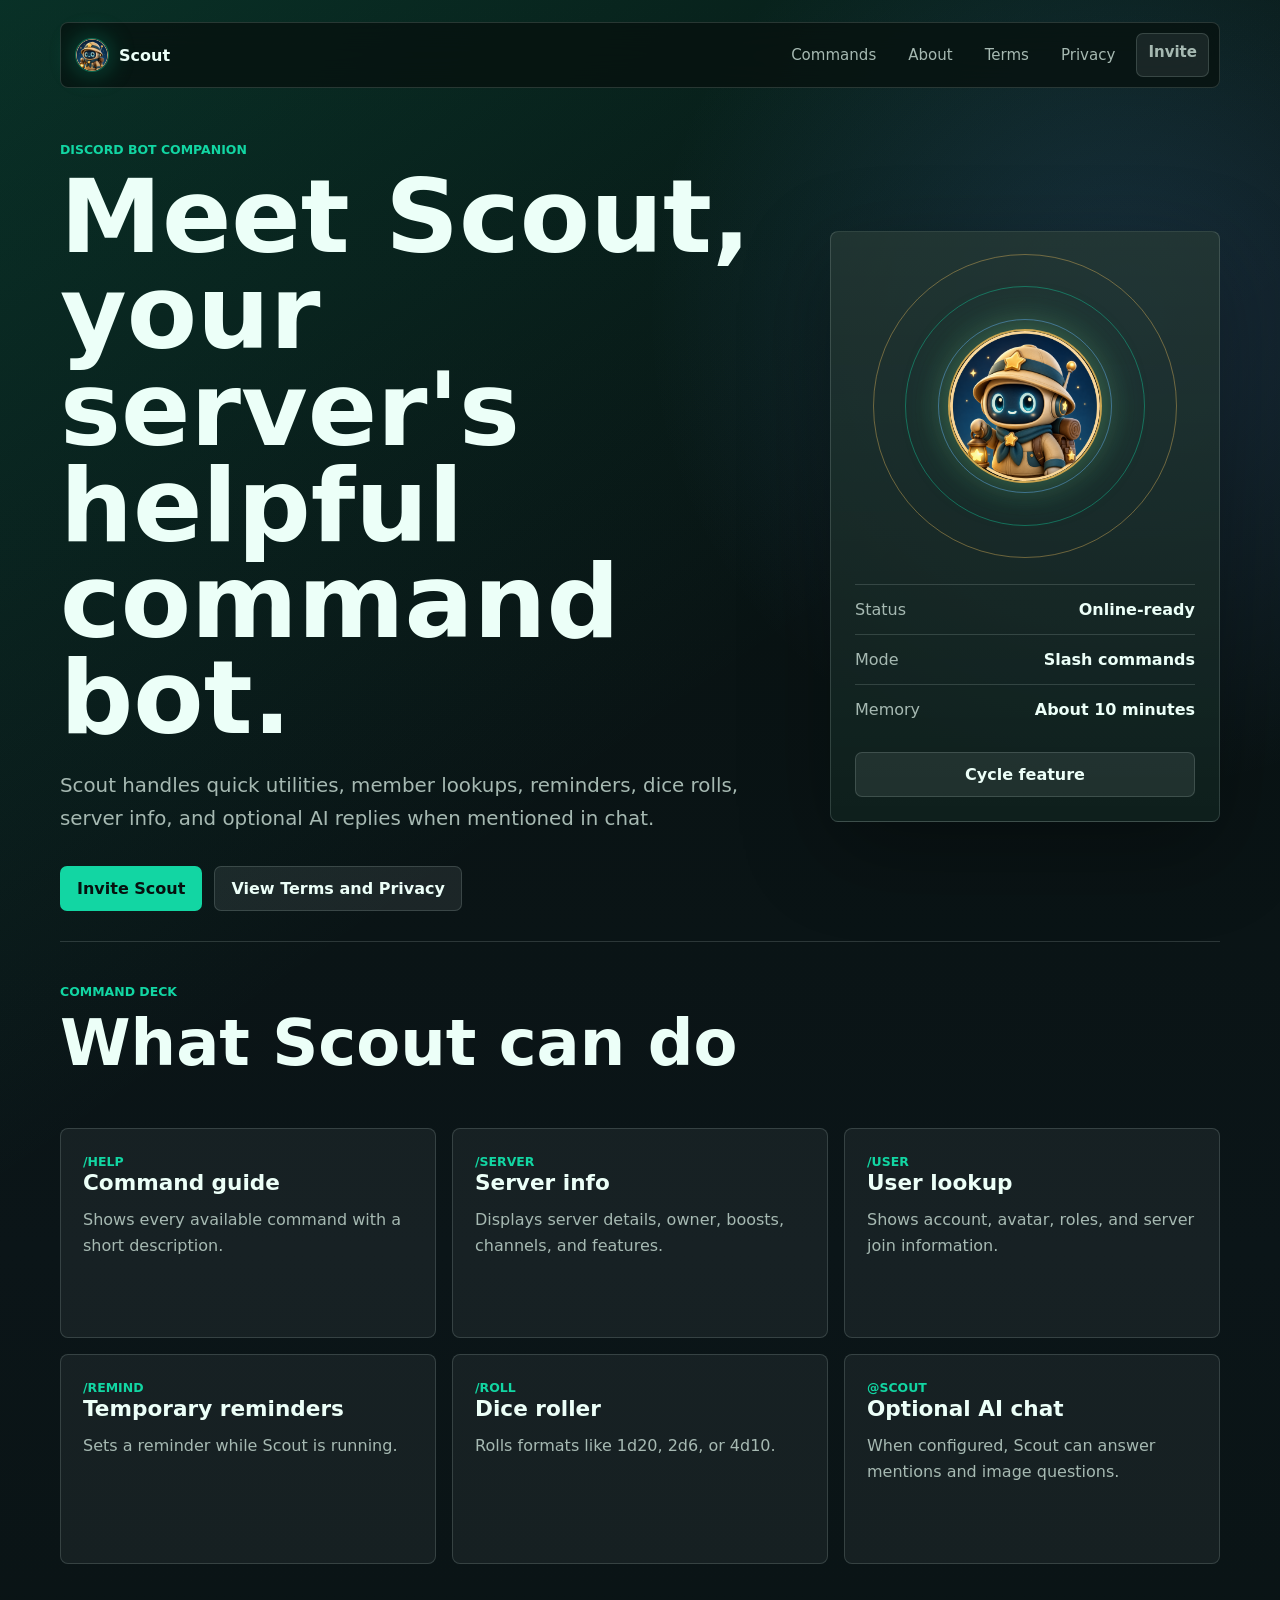
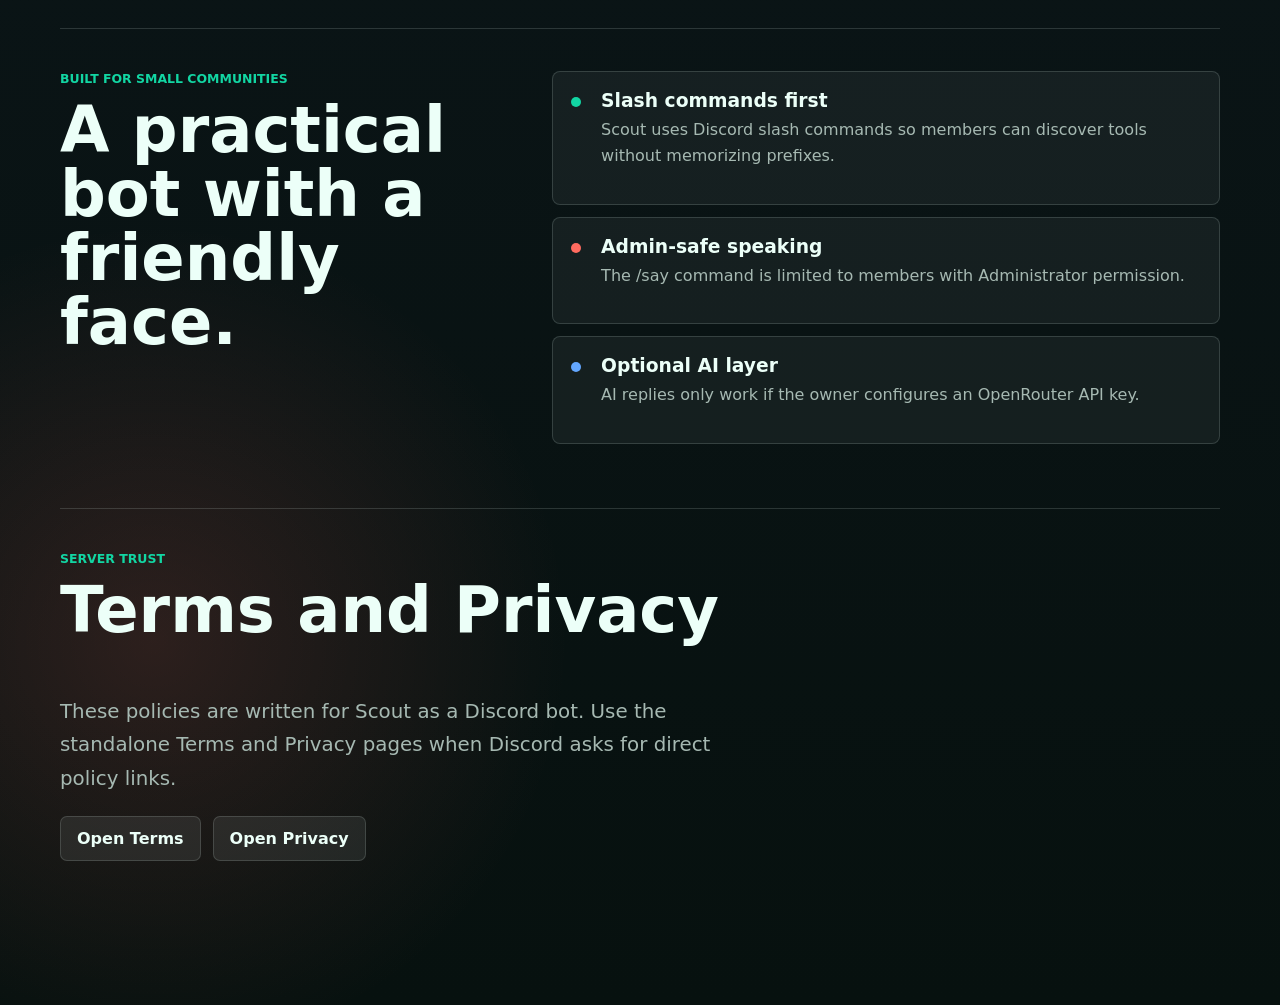
==== commit ddc9dc75: "Add files via upload" ====
--- a/index.html
+++ b/index.html
@@ -21,7 +21,7 @@
     <main class="shell">
       <nav class="topbar" aria-label="Main navigation">
         <a class="brand" href="#home" aria-label="Scout home">
-          <span class="brand-mark" aria-hidden="true">S</span>
+          <img class="brand-mark" src="scout-profile-picture.png" alt="" aria-hidden="true" />
           <span>Scout</span>
         </a>
         <div class="nav-actions">
@@ -53,7 +53,7 @@
 
         <aside class="bot-panel" aria-label="Scout bot snapshot">
           <div class="bot-orbit" aria-hidden="true">
-            <span class="bot-core">S</span>
+            <img class="bot-core" src="scout-profile-picture.png" alt="Scout profile picture" />
             <span class="orbit one"></span>
             <span class="orbit two"></span>
             <span class="orbit three"></span>
--- a/styles.css
+++ b/styles.css
@@ -77,14 +77,12 @@
 }
 
 .brand-mark {
-  display: grid;
   width: 34px;
   height: 34px;
-  place-items: center;
   border: 1px solid rgba(18, 214, 163, 0.45);
-  border-radius: 7px;
-  color: #07110f;
-  background: var(--mint);
+  border-radius: 50%;
+  object-fit: cover;
+  background: #06110f;
   box-shadow: 0 0 26px rgba(18, 214, 163, 0.35);
 }
 
@@ -223,17 +221,15 @@
 .bot-core {
   position: relative;
   z-index: 2;
-  display: grid;
-  width: 94px;
-  height: 94px;
-  place-items: center;
-  border: 1px solid rgba(18, 214, 163, 0.75);
-  border-radius: 8px;
-  color: #07110f;
-  background: var(--mint);
-  font-size: 3rem;
-  font-weight: 900;
-  box-shadow: 0 0 48px rgba(18, 214, 163, 0.35);
+  width: 154px;
+  height: 154px;
+  border: 2px solid rgba(247, 198, 95, 0.82);
+  border-radius: 50%;
+  object-fit: cover;
+  background: #06110f;
+  box-shadow:
+    0 0 48px rgba(18, 214, 163, 0.28),
+    0 0 34px rgba(247, 198, 95, 0.22);
 }
 
 .orbit {
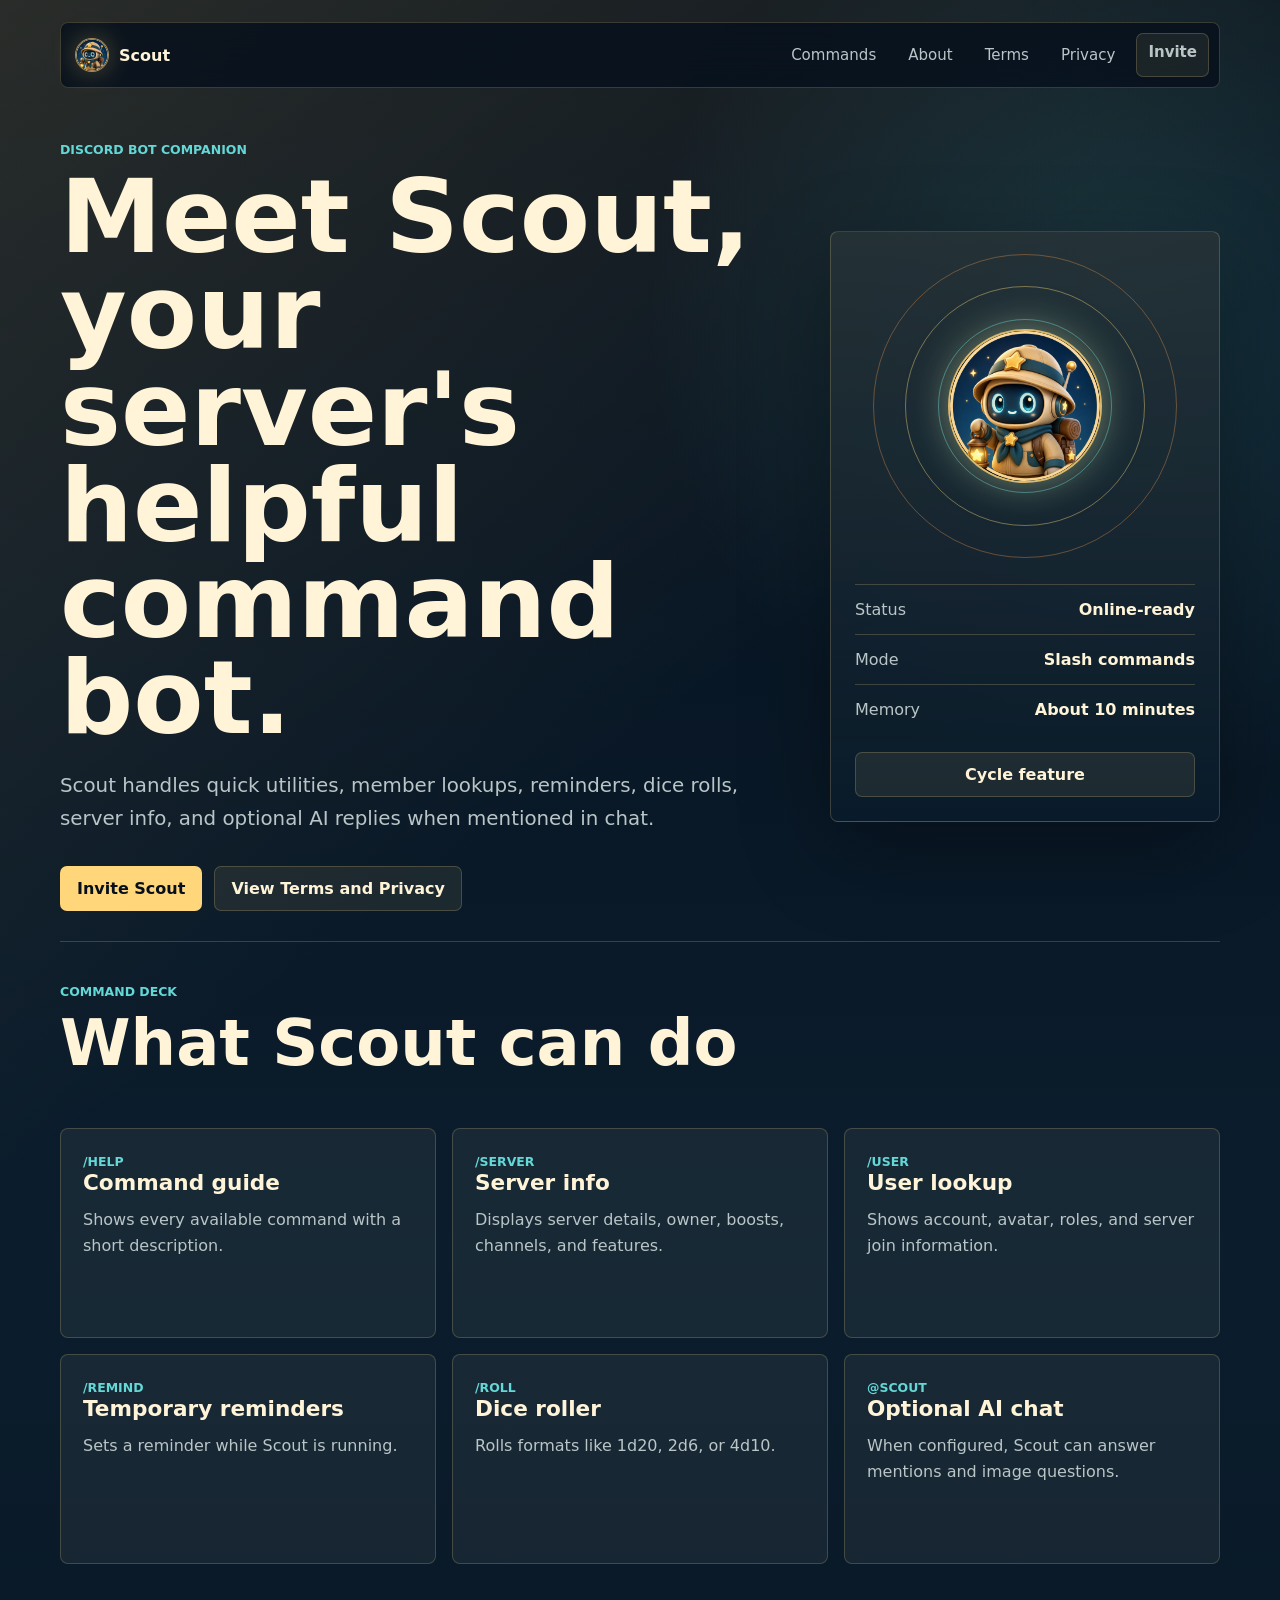
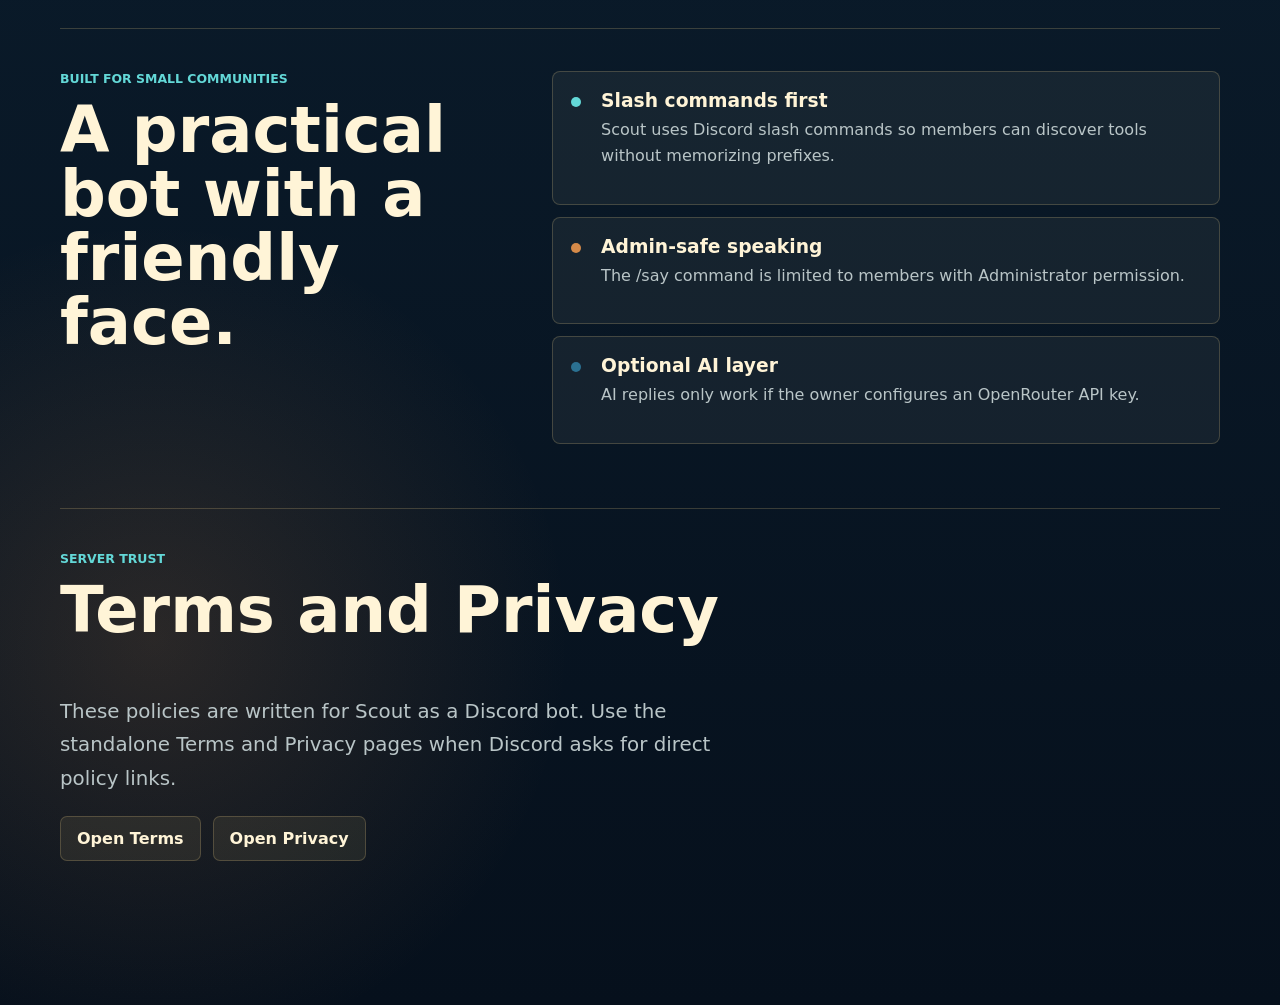
==== commit 5f27f21d: "Add files via upload" ====
--- a/index.html
+++ b/index.html
@@ -15,7 +15,7 @@
     />
     <meta property="og:type" content="website" />
     <meta name="theme-color" content="#12d6a3" />
-    <link rel="stylesheet" href="styles.css" />
+    <link rel="stylesheet" href="styles.css?v=scout-palette" />
   </head>
   <body>
     <main class="shell">
--- a/styles.css
+++ b/styles.css
@@ -1,15 +1,15 @@
 :root {
   color-scheme: dark;
-  --bg: #07110f;
-  --ink: #ecfff8;
-  --muted: #a6b9b2;
-  --line: rgba(236, 255, 248, 0.15);
-  --panel: rgba(16, 35, 31, 0.78);
-  --panel-strong: rgba(20, 50, 43, 0.94);
-  --mint: #12d6a3;
-  --coral: #ff6b5f;
-  --gold: #f7c65f;
-  --blue: #63a7ff;
+  --bg: #06101c;
+  --ink: #fff4d7;
+  --muted: #b9c5c7;
+  --line: rgba(255, 220, 142, 0.2);
+  --panel: rgba(10, 28, 43, 0.82);
+  --panel-strong: rgba(15, 42, 59, 0.96);
+  --mint: #63d8d7;
+  --coral: #d58a49;
+  --gold: #ffd77a;
+  --blue: #2b7192;
   font-family:
     Inter, ui-sans-serif, system-ui, -apple-system, BlinkMacSystemFont, "Segoe UI",
     sans-serif;
@@ -28,10 +28,10 @@
   margin: 0;
   color: var(--ink);
   background:
-    linear-gradient(145deg, rgba(18, 214, 163, 0.16), transparent 34%),
-    radial-gradient(circle at 88% 12%, rgba(99, 167, 255, 0.18), transparent 30rem),
-    radial-gradient(circle at 12% 86%, rgba(255, 107, 95, 0.15), transparent 26rem),
-    linear-gradient(180deg, #07110f 0%, #0b1518 48%, #07110f 100%);
+    linear-gradient(145deg, rgba(255, 215, 122, 0.14), transparent 34%),
+    radial-gradient(circle at 88% 12%, rgba(99, 216, 215, 0.16), transparent 30rem),
+    radial-gradient(circle at 12% 86%, rgba(213, 138, 73, 0.17), transparent 26rem),
+    linear-gradient(180deg, #06101c 0%, #0b1d2d 48%, #06101c 100%);
 }
 
 a {
@@ -60,7 +60,7 @@
   padding: 10px 10px 10px 14px;
   border: 1px solid var(--line);
   border-radius: 8px;
-  background: rgba(7, 17, 15, 0.78);
+  background: rgba(6, 16, 28, 0.8);
   backdrop-filter: blur(18px);
 }
 
@@ -79,11 +79,11 @@
 .brand-mark {
   width: 34px;
   height: 34px;
-  border: 1px solid rgba(18, 214, 163, 0.45);
+  border: 1px solid rgba(255, 215, 122, 0.64);
   border-radius: 50%;
   object-fit: cover;
-  background: #06110f;
-  box-shadow: 0 0 26px rgba(18, 214, 163, 0.35);
+  background: #06101c;
+  box-shadow: 0 0 26px rgba(255, 215, 122, 0.28);
 }
 
 .nav-actions a {
@@ -96,7 +96,7 @@
 .nav-actions a:hover,
 .nav-actions a:focus-visible {
   color: var(--ink);
-  background: rgba(236, 255, 248, 0.07);
+  background: rgba(255, 220, 142, 0.09);
 }
 
 .hero {
@@ -184,8 +184,8 @@
 }
 
 .primary {
-  color: #07110f;
-  background: var(--mint);
+  color: #06101c;
+  background: var(--gold);
 }
 
 .secondary,
@@ -194,7 +194,7 @@
 .tab {
   color: var(--ink);
   border-color: var(--line);
-  background: rgba(236, 255, 248, 0.08);
+  background: rgba(255, 220, 142, 0.08);
 }
 
 .bot-panel {
@@ -205,7 +205,7 @@
   border: 1px solid var(--line);
   border-radius: 8px;
   background:
-    linear-gradient(180deg, rgba(236, 255, 248, 0.08), transparent),
+    linear-gradient(180deg, rgba(255, 220, 142, 0.1), transparent),
     var(--panel);
   box-shadow: 0 28px 90px rgba(0, 0, 0, 0.32);
 }
@@ -223,33 +223,33 @@
   z-index: 2;
   width: 154px;
   height: 154px;
-  border: 2px solid rgba(247, 198, 95, 0.82);
+  border: 2px solid rgba(255, 215, 122, 0.86);
   border-radius: 50%;
   object-fit: cover;
-  background: #06110f;
+  background: #06101c;
   box-shadow:
-    0 0 48px rgba(18, 214, 163, 0.28),
-    0 0 34px rgba(247, 198, 95, 0.22);
+    0 0 48px rgba(99, 216, 215, 0.22),
+    0 0 34px rgba(255, 215, 122, 0.34);
 }
 
 .orbit {
   position: absolute;
   width: 240px;
   aspect-ratio: 1;
-  border: 1px solid rgba(18, 214, 163, 0.4);
+  border: 1px solid rgba(255, 215, 122, 0.42);
   border-radius: 50%;
   animation: pulse 3.8s ease-in-out infinite;
 }
 
 .orbit.two {
   width: 174px;
-  border-color: rgba(99, 167, 255, 0.48);
+  border-color: rgba(99, 216, 215, 0.45);
   animation-delay: -1s;
 }
 
 .orbit.three {
   width: 304px;
-  border-color: rgba(247, 198, 95, 0.38);
+  border-color: rgba(213, 138, 73, 0.42);
   animation-delay: -2s;
 }
 
@@ -300,7 +300,7 @@
 .policy-panel {
   border: 1px solid var(--line);
   border-radius: 8px;
-  background: rgba(236, 255, 248, 0.055);
+  background: rgba(255, 244, 215, 0.055);
 }
 
 .command-grid article {
@@ -314,7 +314,7 @@
 
 .command-grid article:hover {
   transform: translateY(-4px);
-  border-color: rgba(18, 214, 163, 0.52);
+  border-color: rgba(255, 215, 122, 0.58);
   background: var(--panel-strong);
 }
 
@@ -381,9 +381,9 @@
 }
 
 .tab.active {
-  color: #07110f;
-  border-color: var(--mint);
-  background: var(--mint);
+  color: #06101c;
+  border-color: var(--gold);
+  background: var(--gold);
 }
 
 .policy-panel {
@@ -421,8 +421,8 @@
   padding: 12px 15px;
   border: 1px solid var(--line);
   border-radius: 7px;
-  color: #07110f;
-  background: var(--mint);
+  color: #06101c;
+  background: var(--gold);
   font-weight: 800;
   opacity: 0;
   transform: translateY(16px);
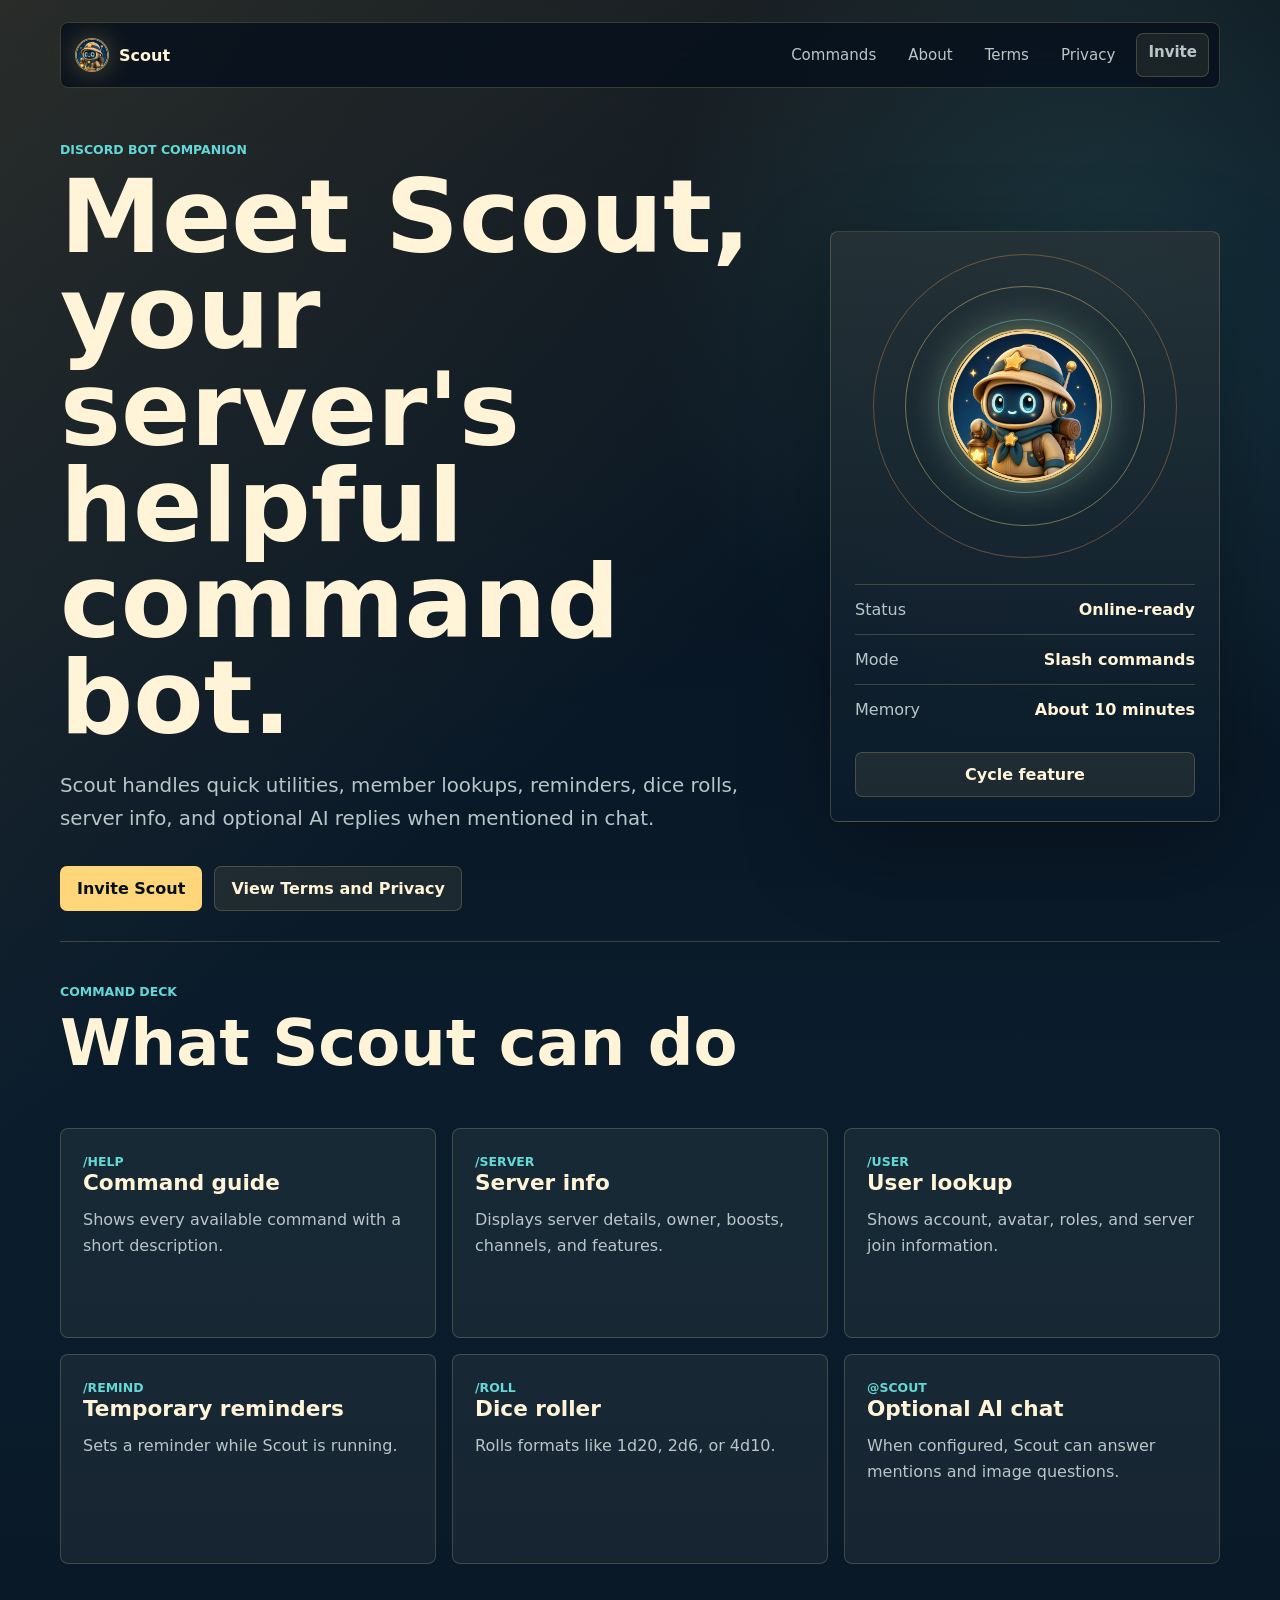
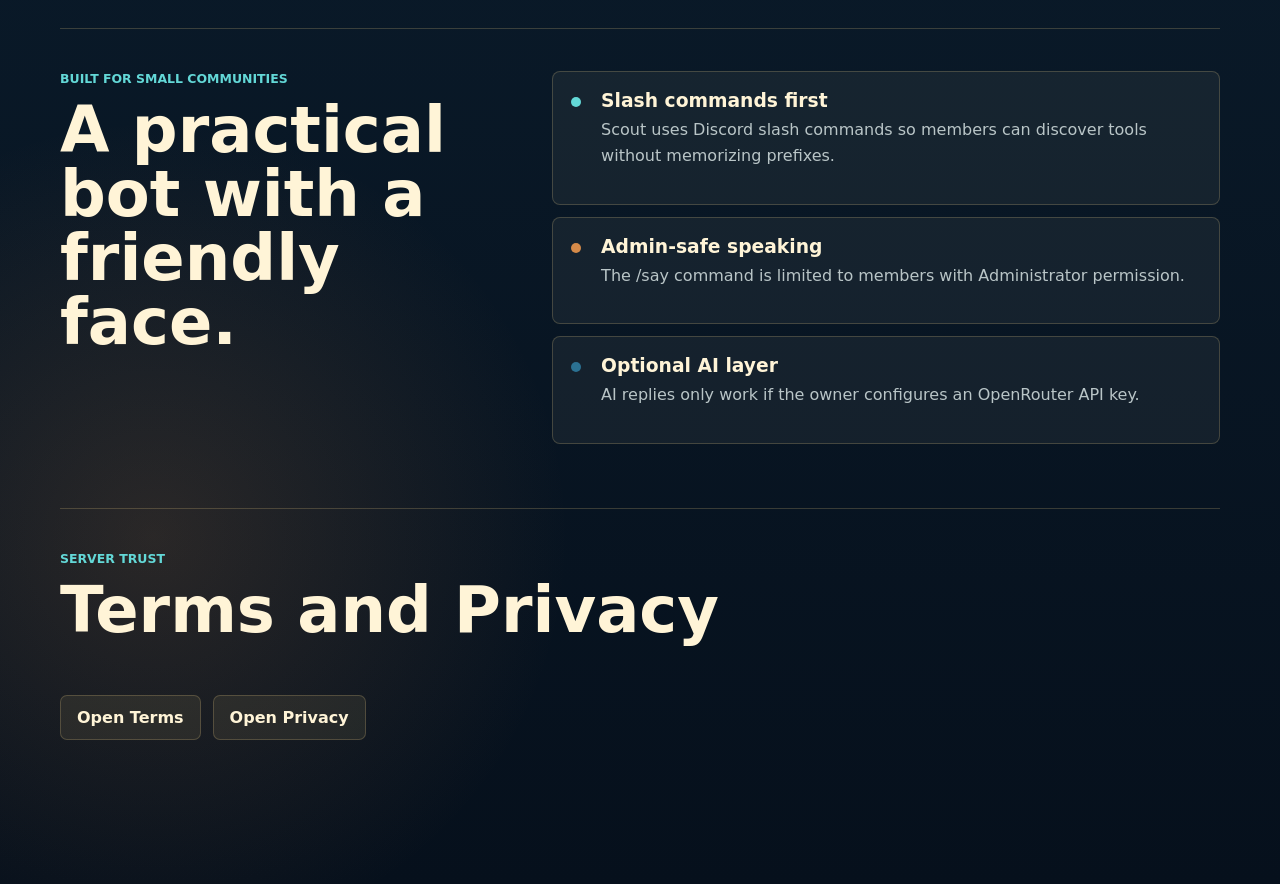
==== commit 6948cd52: "Add files via upload" ====
--- a/index.html
+++ b/index.html
@@ -15,6 +15,7 @@
     />
     <meta property="og:type" content="website" />
     <meta name="theme-color" content="#12d6a3" />
+    <link rel="icon" type="image/png" href="scout-profile-picture.png" />
     <link rel="stylesheet" href="styles.css?v=scout-palette" />
   </head>
   <body>
@@ -147,10 +148,6 @@
         <div class="section-heading">
           <p class="eyebrow">Server trust</p>
           <h2>Terms and Privacy</h2>
-          <p class="section-copy">
-            These policies are written for Scout as a Discord bot. Use the standalone
-            Terms and Privacy pages when Discord asks for direct policy links.
-          </p>
           <div class="legal-links">
             <a class="button secondary" href="terms.html">Open Terms</a>
             <a class="button secondary" href="privacy.html">Open Privacy</a>
